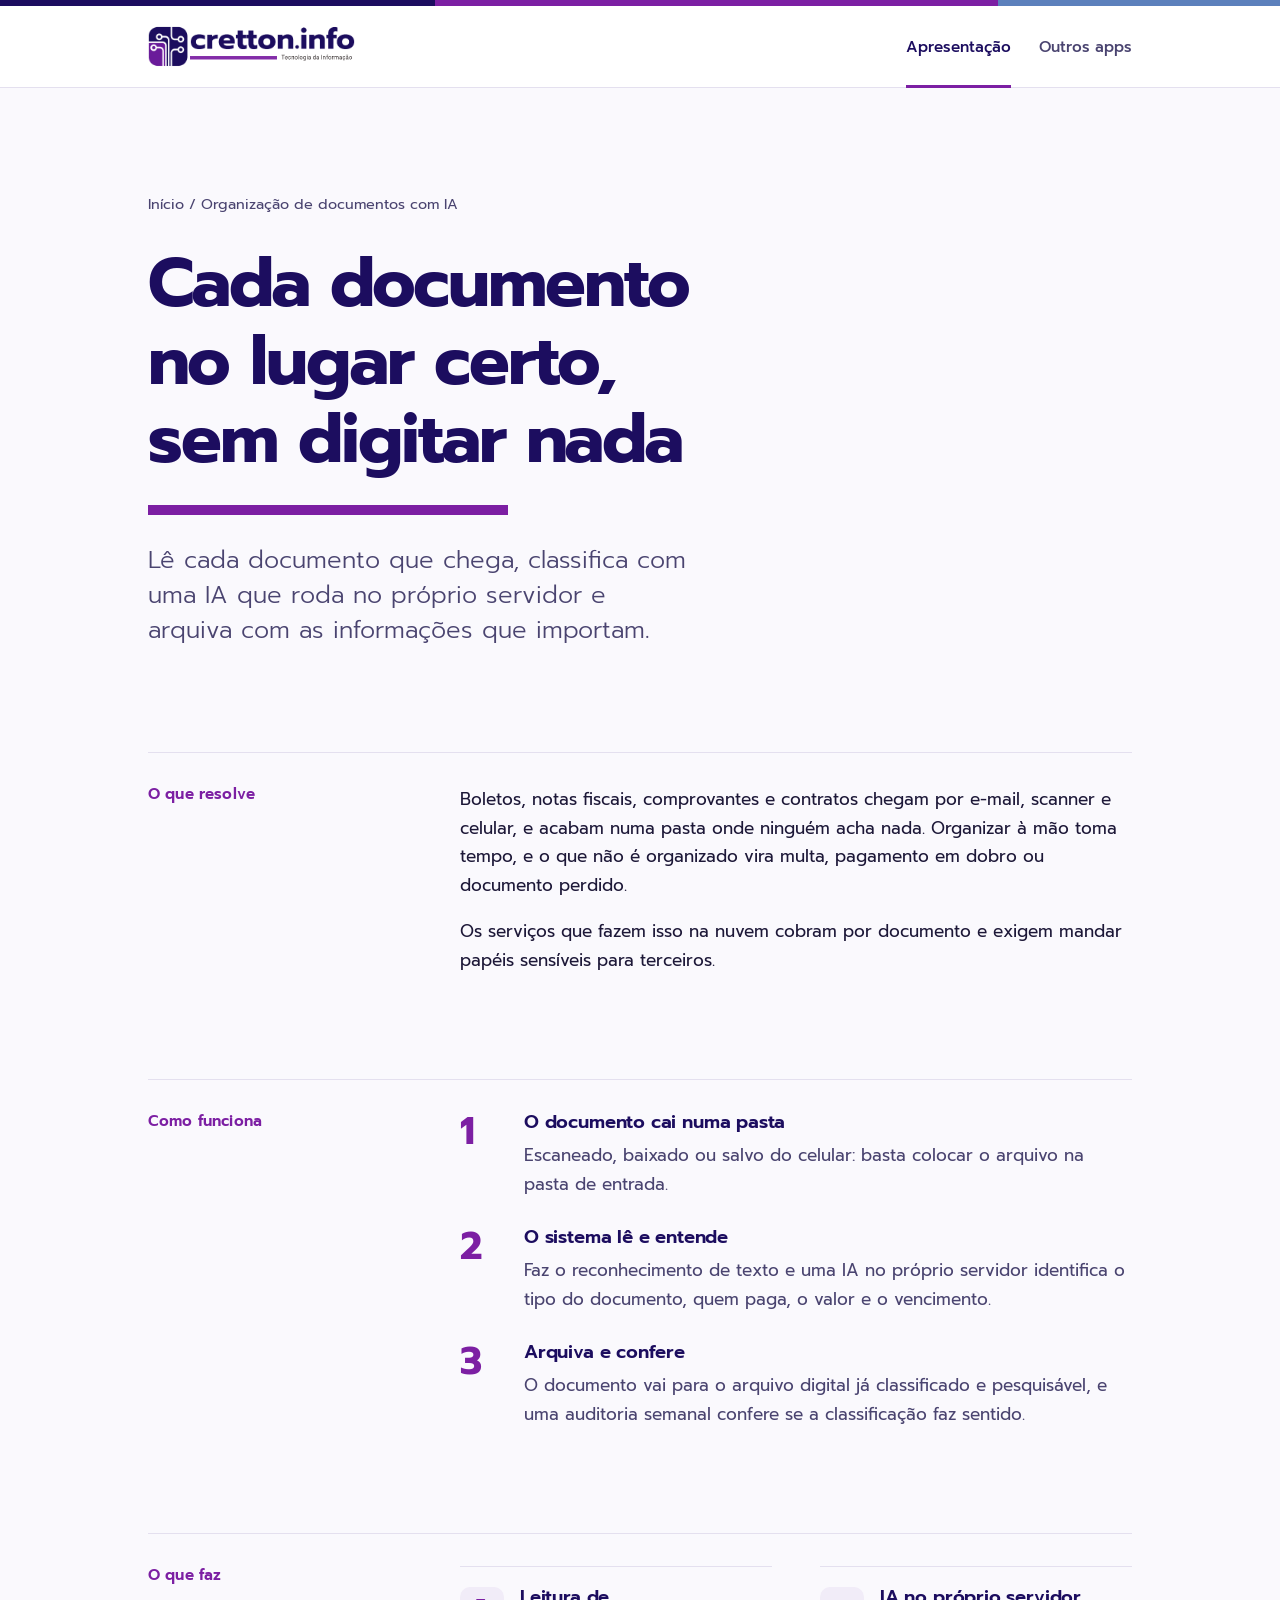
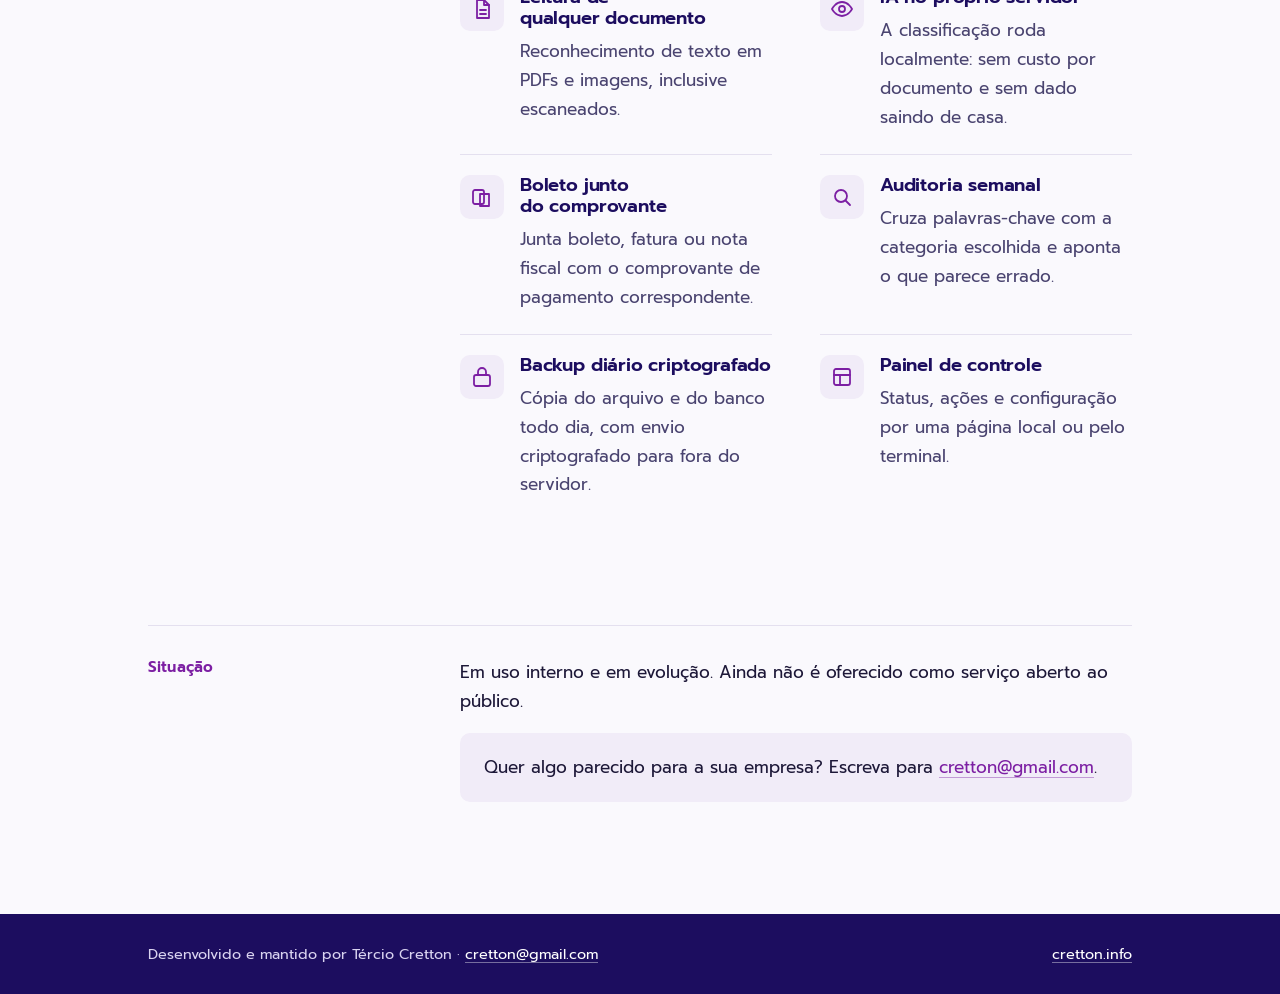
==== documentos-ia/index.html @ 637714c8 "Páginas de apresentação dos quatro mini apps novos documentos-ia, monitoramento, lancamentos-voz e s" ====
<!doctype html>
<html lang="pt-BR">
<head>
<meta charset="utf-8">
<meta name="viewport" content="width=device-width,initial-scale=1">
<title>Organização de documentos com IA · cretton.info</title>
<meta name="description" content="Pipeline que lê, classifica com IA local e arquiva documentos automaticamente, sem API paga e sem enviar nada para a nuvem de terceiros.">
<meta name="theme-color" content="#1c0d5f">
<meta property="og:type" content="website">
<meta property="og:title" content="Cada documento no lugar certo, sem digitar nada">
<meta property="og:description" content="Pipeline que lê, classifica com IA local e arquiva documentos automaticamente, sem API paga e sem enviar nada para a nuvem de terceiros.">
<meta property="og:url" content="https://tcretton.github.io/documentos-ia/">
<meta property="og:image" content="https://tcretton.github.io/img/cretton-info-logo.png">
<meta property="og:locale" content="pt_BR">
<link rel="preconnect" href="https://fonts.googleapis.com">
<link rel="preconnect" href="https://fonts.gstatic.com" crossorigin>
<link rel="stylesheet" href="https://fonts.googleapis.com/css2?family=Prompt:wght@300;400;500;600;700&display=swap">
<link rel="stylesheet" href="../style.css">
</head>
<body>
<a class="skip" href="#conteudo">Pular para o conteúdo</a>
<div class="brand-rail" aria-hidden="true"></div>
<header class="masthead">
  <div class="masthead-inner">
    <a class="logo" href="https://www.cretton.info/" aria-label="cretton.info, Tecnologia da Informação">
      <img src="../img/cretton-info-logo.png" alt="cretton.info, Tecnologia da Informação" width="550" height="150">
    </a>
    <nav aria-label="Páginas de Organização de documentos com IA">
      <a href="./" aria-current="page">Apresentação</a>
      <a href="../">Outros apps</a>
    </nav>
  </div>
</header>

<main id="conteudo">
  <p class="crumbs"><a href="../">Início</a> / Organização de documentos com IA</p>
  <h1 class="sys-title">Cada documento no lugar certo, sem digitar nada</h1>
  <span class="bar" aria-hidden="true"></span>
  <p class="lede">Lê cada documento que chega, classifica com uma IA que roda no próprio servidor e arquiva com as informações que importam.</p>

  <section class="sys" aria-labelledby="problema">
    <h2 id="problema">O que resolve</h2>
    <div class="sys-body">
      <p>Boletos, notas fiscais, comprovantes e contratos chegam por e-mail, scanner e celular, e acabam numa pasta onde ninguém acha nada. Organizar à mão toma tempo, e o que não é organizado vira multa, pagamento em dobro ou documento perdido.</p>
      <p>Os serviços que fazem isso na nuvem cobram por documento e exigem mandar papéis sensíveis para terceiros.</p>
    </div>
  </section>

  <section class="sys" aria-labelledby="como">
    <h2 id="como">Como funciona</h2>
    <ol class="steps">
      <li>
        <h3>O documento cai numa pasta</h3>
        <p>Escaneado, baixado ou salvo do celular: basta colocar o arquivo na pasta de entrada.</p>
      </li>
      <li>
        <h3>O sistema lê e entende</h3>
        <p>Faz o reconhecimento de texto e uma IA no próprio servidor identifica o tipo do documento, quem paga, o valor e o vencimento.</p>
      </li>
      <li>
        <h3>Arquiva e confere</h3>
        <p>O documento vai para o arquivo digital já classificado e pesquisável, e uma auditoria semanal confere se a classificação faz sentido.</p>
      </li>
    </ol>
  </section>

  <section class="sys" aria-labelledby="recursos">
    <h2 id="recursos">O que faz</h2>
    <ul class="feats">
      <li>
        <svg viewBox="0 0 24 24" aria-hidden="true"><path d="M7 3h7l5 5v13H7z"/><path d="M14 3v5h5M10 13h6M10 17h6"/></svg>
        <h3>Leitura de qualquer documento</h3>
        <p>Reconhecimento de texto em PDFs e imagens, inclusive escaneados.</p>
      </li>
      <li>
        <svg viewBox="0 0 24 24" aria-hidden="true"><path d="M2 12s3.5-7 10-7 10 7 10 7-3.5 7-10 7S2 12 2 12z"/><circle cx="12" cy="12" r="3"/></svg>
        <h3>IA no próprio servidor</h3>
        <p>A classificação roda localmente: sem custo por documento e sem dado saindo de casa.</p>
      </li>
      <li>
        <svg viewBox="0 0 24 24" aria-hidden="true"><rect x="3" y="5" width="11" height="14" rx="2"/><path d="M10 9h9v12h-9z"/></svg>
        <h3>Boleto junto do comprovante</h3>
        <p>Junta boleto, fatura ou nota fiscal com o comprovante de pagamento correspondente.</p>
      </li>
      <li>
        <svg viewBox="0 0 24 24" aria-hidden="true"><circle cx="11" cy="11" r="6"/><path d="M20 20l-4.5-4.5"/></svg>
        <h3>Auditoria semanal</h3>
        <p>Cruza palavras-chave com a categoria escolhida e aponta o que parece errado.</p>
      </li>
      <li>
        <svg viewBox="0 0 24 24" aria-hidden="true"><rect x="4" y="10" width="16" height="11" rx="2"/><path d="M8 10V7a4 4 0 0 1 8 0v3"/></svg>
        <h3>Backup diário criptografado</h3>
        <p>Cópia do arquivo e do banco todo dia, com envio criptografado para fora do servidor.</p>
      </li>
      <li>
        <svg viewBox="0 0 24 24" aria-hidden="true"><rect x="4" y="4" width="16" height="16" rx="2"/><path d="M4 10h16M10 10v10"/></svg>
        <h3>Painel de controle</h3>
        <p>Status, ações e configuração por uma página local ou pelo terminal.</p>
      </li>
    </ul>
  </section>

  <section class="sys" aria-labelledby="situacao">
    <h2 id="situacao">Situação</h2>
    <div class="sys-body">
      <p>Em uso interno e em evolução. Ainda não é oferecido como serviço aberto ao público.</p>
      <p class="sys-contact">Quer algo parecido para a sua empresa? Escreva para <a href="mailto:cretton@gmail.com">cretton@gmail.com</a>.</p>
    </div>
  </section>
</main>

<footer class="footer">
  <div class="footer-inner">
    <p>Desenvolvido e mantido por Tércio Cretton · <a href="mailto:cretton@gmail.com">cretton@gmail.com</a></p>
    <p><a href="https://www.cretton.info/">cretton.info</a></p>
  </div>
</footer>
</body>
</html>
---- style.css ----
/* Identidade cretton.info: marinho, roxo e azul do logo; fonte Prompt */
:root {
  color-scheme: light;
  --navy: #1c0d5f;
  --purple: #7c1fa3;
  --purple-deep: #5e1680;
  --blue: #5c80bc;
  --ink: #1d1838;
  --ink-soft: #4a4470;
  --ground: #faf9fd;
  --surface: #ffffff;
  --line: #e4e0ef;
  --wash: #f1ecf8;
  --measure: 68ch;
  --gutter: clamp(20px, 5vw, 48px);
  --ease-out: cubic-bezier(0.16, 1, 0.3, 1);
}

* { box-sizing: border-box; }

html {
  scrollbar-color: #c9bfdd var(--ground);
  -webkit-text-size-adjust: 100%;
}

body {
  margin: 0;
  background: var(--ground);
  color: var(--ink);
  font: 400 1.0625rem/1.7 "Prompt", system-ui, sans-serif;
  caret-color: var(--purple);
  min-height: 100vh;
  display: flex;
  flex-direction: column;
}

::selection { background: #e3cdf0; color: var(--navy); }

a {
  color: var(--purple);
  text-decoration-color: color-mix(in srgb, currentColor 40%, transparent);
  text-decoration-thickness: 1px;
  text-underline-offset: 0.22em;
  transition: color 0.2s var(--ease-out), text-decoration-thickness 0.2s var(--ease-out);
}
a:hover { color: var(--purple-deep); text-decoration-color: currentColor; }
a:focus-visible {
  outline: 2px solid var(--purple);
  outline-offset: 3px;
  border-radius: 3px;
}

.skip {
  position: absolute; left: -999px; top: 8px;
  background: var(--navy); color: #fff; padding: 8px 14px; border-radius: 6px;
}
.skip:focus { left: 8px; color: #fff; }

/* Moldura: faixa da marca, cabeçalho com o logo */
.brand-rail {
  height: 6px;
  background: linear-gradient(90deg, var(--navy) 0 34%, var(--purple) 34% 78%, var(--blue) 78%);
}

.masthead {
  background: var(--surface);
  border-bottom: 1px solid var(--line);
}
.masthead-inner {
  max-width: 1080px;
  margin: 0 auto;
  padding: 0 var(--gutter);
  display: flex;
  align-items: center;
  justify-content: space-between;
  gap: 24px;
}
.logo { display: block; line-height: 0; border-radius: 4px; margin: 12px 0; }
.logo img { width: clamp(150px, 26vw, 210px); height: auto; }
.masthead nav { display: flex; gap: clamp(14px, 3vw, 28px); font-size: 0.95rem; }
/* Guias: a ativa ganha um traço encostado na borda do cabeçalho (como as guias do app), sem sublinhado no texto */
.masthead nav { align-self: stretch; align-items: stretch; }
.masthead nav a {
  color: var(--ink-soft); text-decoration: none; font-weight: 500;
  display: flex; align-items: center; padding: 12px 0 9px;
  border-bottom: 3px solid transparent; margin-bottom: -1px;
  transition: color 0.2s var(--ease-out), border-color 0.2s var(--ease-out);
}
.masthead nav a:hover { color: var(--navy); border-bottom-color: var(--line); }
.masthead nav a[aria-current="page"] { color: var(--navy); border-bottom-color: var(--purple); }

main {
  flex: 1;
  width: 100%;
  max-width: 1080px;
  margin: 0 auto;
  padding: clamp(48px, 9vw, 104px) var(--gutter) clamp(56px, 9vw, 112px);
}

/* Títulos com a barra roxa do logo */
h1, h2, h3 {
  color: var(--navy);
  line-height: 1.15;
  text-wrap: balance;
  margin: 0;
}
h1 {
  font-size: clamp(2.5rem, 6.5vw, 4.25rem);
  font-weight: 700;
  letter-spacing: -0.03em;
}
.bar {
  display: block;
  width: min(100%, 360px);
  height: 10px;
  margin-top: clamp(18px, 2.5vw, 26px);
  background: var(--purple);
  transform-origin: left center;
  animation: bar-draw 1.1s var(--ease-out) both;
}
@keyframes bar-draw {
  from { transform: scaleX(0.3); }
  to { transform: scaleX(1); }
}
@media (prefers-reduced-motion: reduce) {
  .bar { animation: none; }
  a { transition: none; }
}

.lede {
  max-width: 34ch;
  margin: 28px 0 0;
  font-size: clamp(1.2rem, 2.4vw, 1.5rem);
  font-weight: 300;
  line-height: 1.45;
  color: var(--ink-soft);
}

/* Início: lista de ferramentas */
.tools {
  margin-top: clamp(64px, 10vw, 120px);
  display: grid;
  grid-template-columns: minmax(0, 15rem) minmax(0, 1fr);
  gap: 24px clamp(24px, 6vw, 72px);
  border-top: 1px solid var(--line);
  padding-top: 32px;
}
.tools > h2 {
  font-size: 0.95rem;
  font-weight: 600;
  color: var(--purple);
  letter-spacing: 0.01em;
}
.tool { max-width: var(--measure); }
.tool h3 { font-size: clamp(1.6rem, 3.2vw, 2.1rem); font-weight: 600; letter-spacing: -0.02em; }
.tool p { margin: 14px 0 0; }
.facts {
  display: flex;
  flex-wrap: wrap;
  gap: 8px;
  margin: 22px 0 0;
  padding: 0;
  list-style: none;
  font-size: 0.875rem;
}
.facts li {
  background: var(--wash);
  color: var(--navy);
  padding: 4px 12px;
  border-radius: 999px;
}
.more {
  display: inline-flex;
  align-items: center;
  gap: 8px;
  margin-top: 16px;
  padding: 10px 0;
  font-weight: 500;
  text-decoration: none;
}
.more:hover { text-decoration: underline; }
.more svg { width: 18px; height: 18px; transition: transform 0.25s var(--ease-out); }
.more:hover svg { transform: translateX(3px); }

/* Política: documento */
.crumbs { font-size: 0.9rem; color: var(--ink-soft); margin: 0 0 28px; }
.crumbs a { color: var(--ink-soft); text-decoration: none; }
.crumbs a:hover { color: var(--navy); text-decoration: underline; }
.doc-head { max-width: 760px; }
.meta { margin: 24px 0 0; color: var(--ink-soft); font-size: 0.95rem; }
.doc {
  max-width: var(--measure);
  margin-top: clamp(48px, 7vw, 80px);
}
.doc > p:first-child { font-size: 1.15rem; margin-top: 0; }
.doc h2 {
  font-size: 1.35rem;
  font-weight: 600;
  margin: 2.6em 0 0.6em;
  letter-spacing: -0.01em;
}
.doc h2::before {
  content: "";
  display: block;
  width: 40px;
  height: 5px;
  margin-bottom: 14px;
  background: var(--purple);
}
.doc p { margin: 0 0 1em; }
.doc .contact {
  margin-top: 3em;
  padding: 24px 28px;
  background: var(--wash);
  border-radius: 10px;
}
.doc .contact p { margin: 0; }

/* Rodapé */
.footer {
  background: var(--navy);
  color: #d9d3f0;
  font-size: 0.9rem;
}
.footer-inner {
  max-width: 1080px;
  margin: 0 auto;
  padding: 28px var(--gutter);
  display: flex;
  flex-wrap: wrap;
  justify-content: space-between;
  gap: 12px 32px;
}
.footer a { color: #fff; }
.footer a:hover { color: #e9d6f7; }
.footer a:focus-visible { outline-color: #fff; }
.footer p { margin: 0; }

@media (max-width: 720px) {
  .tools { grid-template-columns: 1fr; gap: 16px; }
  .masthead-inner { flex-wrap: wrap; gap: 0 24px; }
  .logo { margin: 16px 0 4px; }
  .masthead nav { flex-basis: 100%; }
}

/* Início: lista de mini apps */
.tool-list { display: grid; gap: 0; }
.tool-list .tool { padding: 0 0 36px; }
.tool-list .tool + .tool { border-top: 1px solid var(--line); padding-top: 36px; }
.tool-link { color: var(--navy); text-decoration: none; }
.tool-link:hover { color: var(--purple); text-decoration: underline; text-decoration-thickness: 2px; }

/* Apresentação de cada app (piscinas/, rclone-gdrive/) */
.sys-title { max-width: 16ch; }
.sys {
  margin-top: clamp(56px, 9vw, 104px);
  display: grid;
  grid-template-columns: minmax(0, 15rem) minmax(0, 1fr);
  gap: 20px clamp(24px, 6vw, 72px);
  border-top: 1px solid var(--line);
  padding-top: 32px;
}
.sys > h2 { font-size: 0.95rem; font-weight: 600; color: var(--purple); letter-spacing: 0.01em; }
.sys-body { max-width: var(--measure); }
.sys-body p { margin: 0 0 1em; }
.sys-body p:last-child { margin-bottom: 0; }
.sys-contact { padding: 20px 24px; background: var(--wash); border-radius: 10px; }
.sys h3 { font-size: 1.15rem; font-weight: 600; letter-spacing: -0.01em; }
.sys li p { margin: 8px 0 0; color: var(--ink-soft); }

.steps { list-style: none; margin: 0; padding: 0; counter-reset: passo; display: grid; gap: 28px; max-width: var(--measure); }
.steps li { counter-increment: passo; display: grid; grid-template-columns: 3rem 1fr; column-gap: 16px; }
.steps li::before {
  content: counter(passo);
  grid-row: span 2;
  font-size: 2.4rem; font-weight: 700; line-height: 1; color: var(--purple);
}

/* Recursos: lista em duas colunas separada por fio, ícone ao lado do texto (sem cartões) */
.feats {
  list-style: none; margin: 0; padding: 0;
  display: grid; grid-template-columns: repeat(auto-fill, minmax(min(100%, 19rem), 1fr));
  column-gap: clamp(24px, 4vw, 48px);
}
.feats li {
  display: grid; grid-template-columns: 44px 1fr; column-gap: 16px; align-content: start;
  padding: 20px 0 22px; border-top: 1px solid var(--line);
}
.feats li > :not(svg) { grid-column: 2; }
.feats svg {
  grid-row: span 2; width: 44px; height: 44px; padding: 10px;
  background: var(--wash); border-radius: 10px;
  fill: none; stroke: var(--purple); stroke-width: 1.8; stroke-linecap: round; stroke-linejoin: round;
}

@media (max-width: 720px) {
  .sys { grid-template-columns: 1fr; gap: 16px; }
}
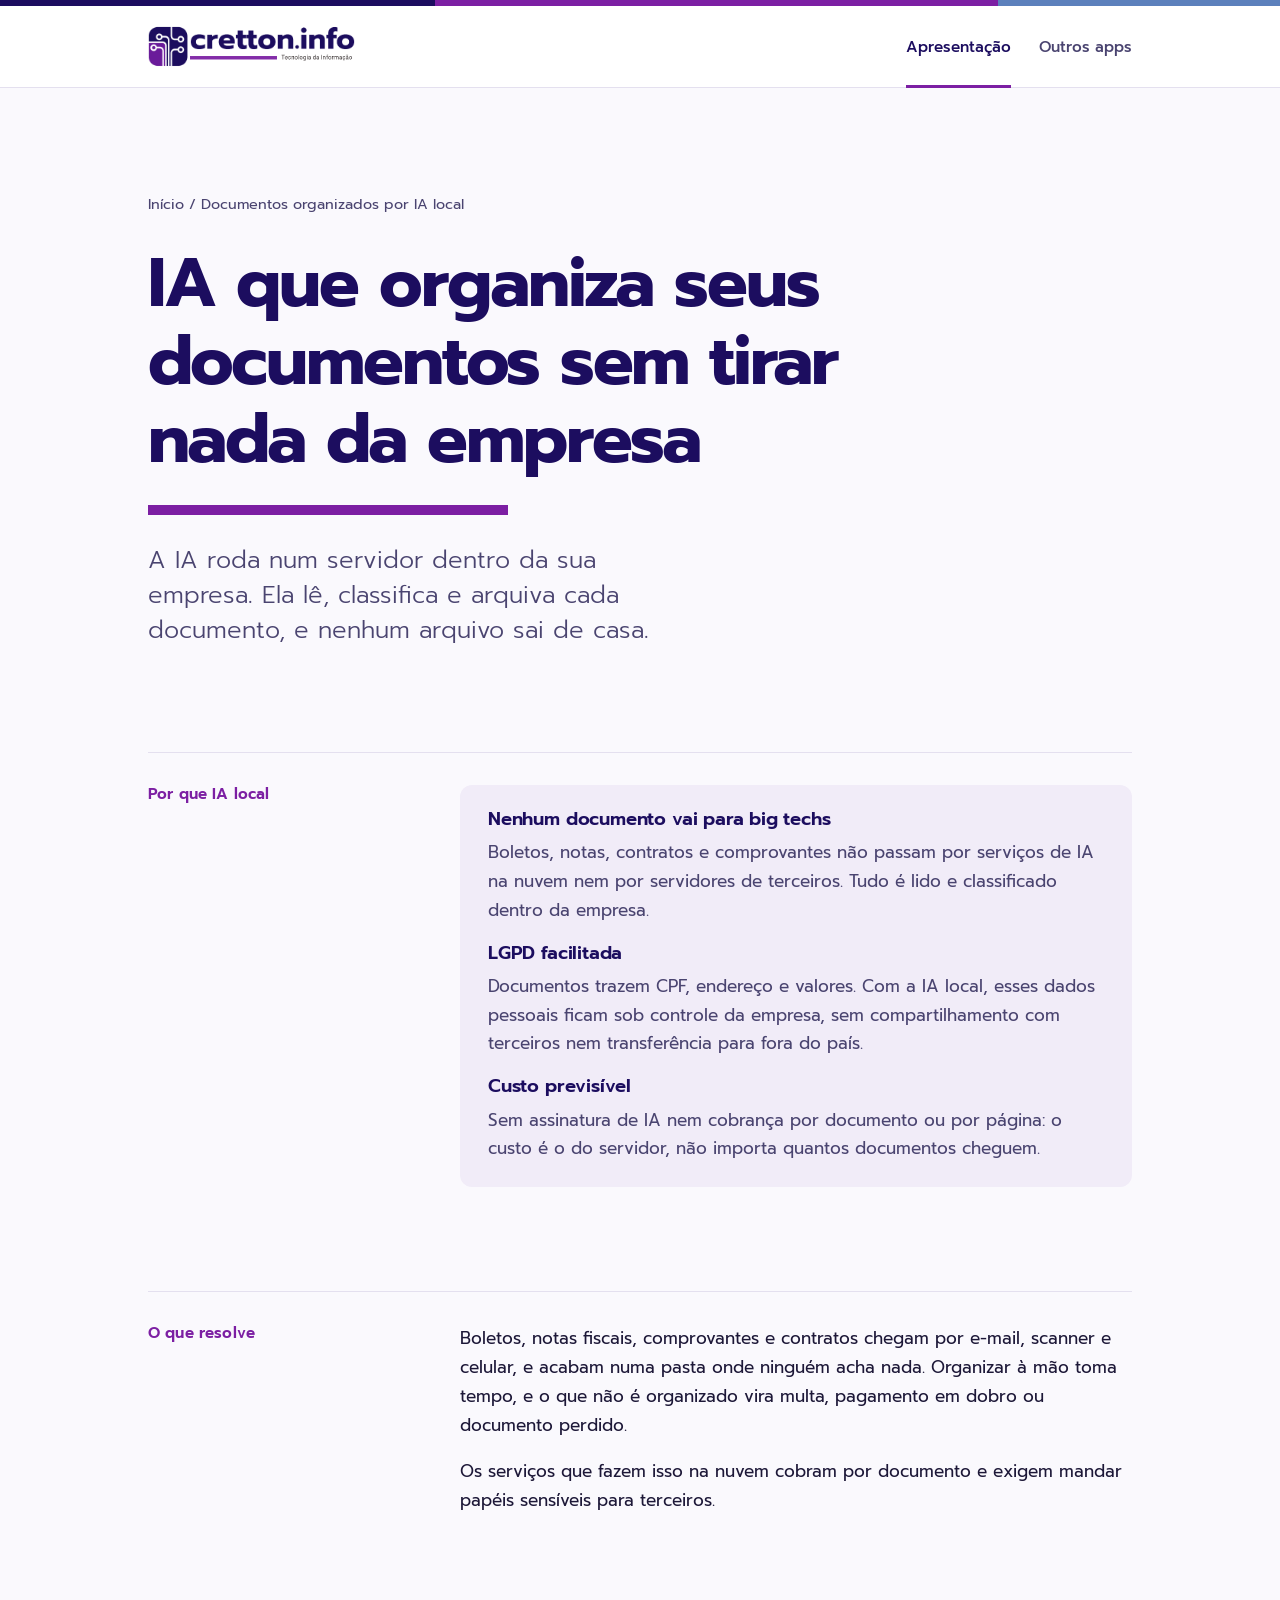
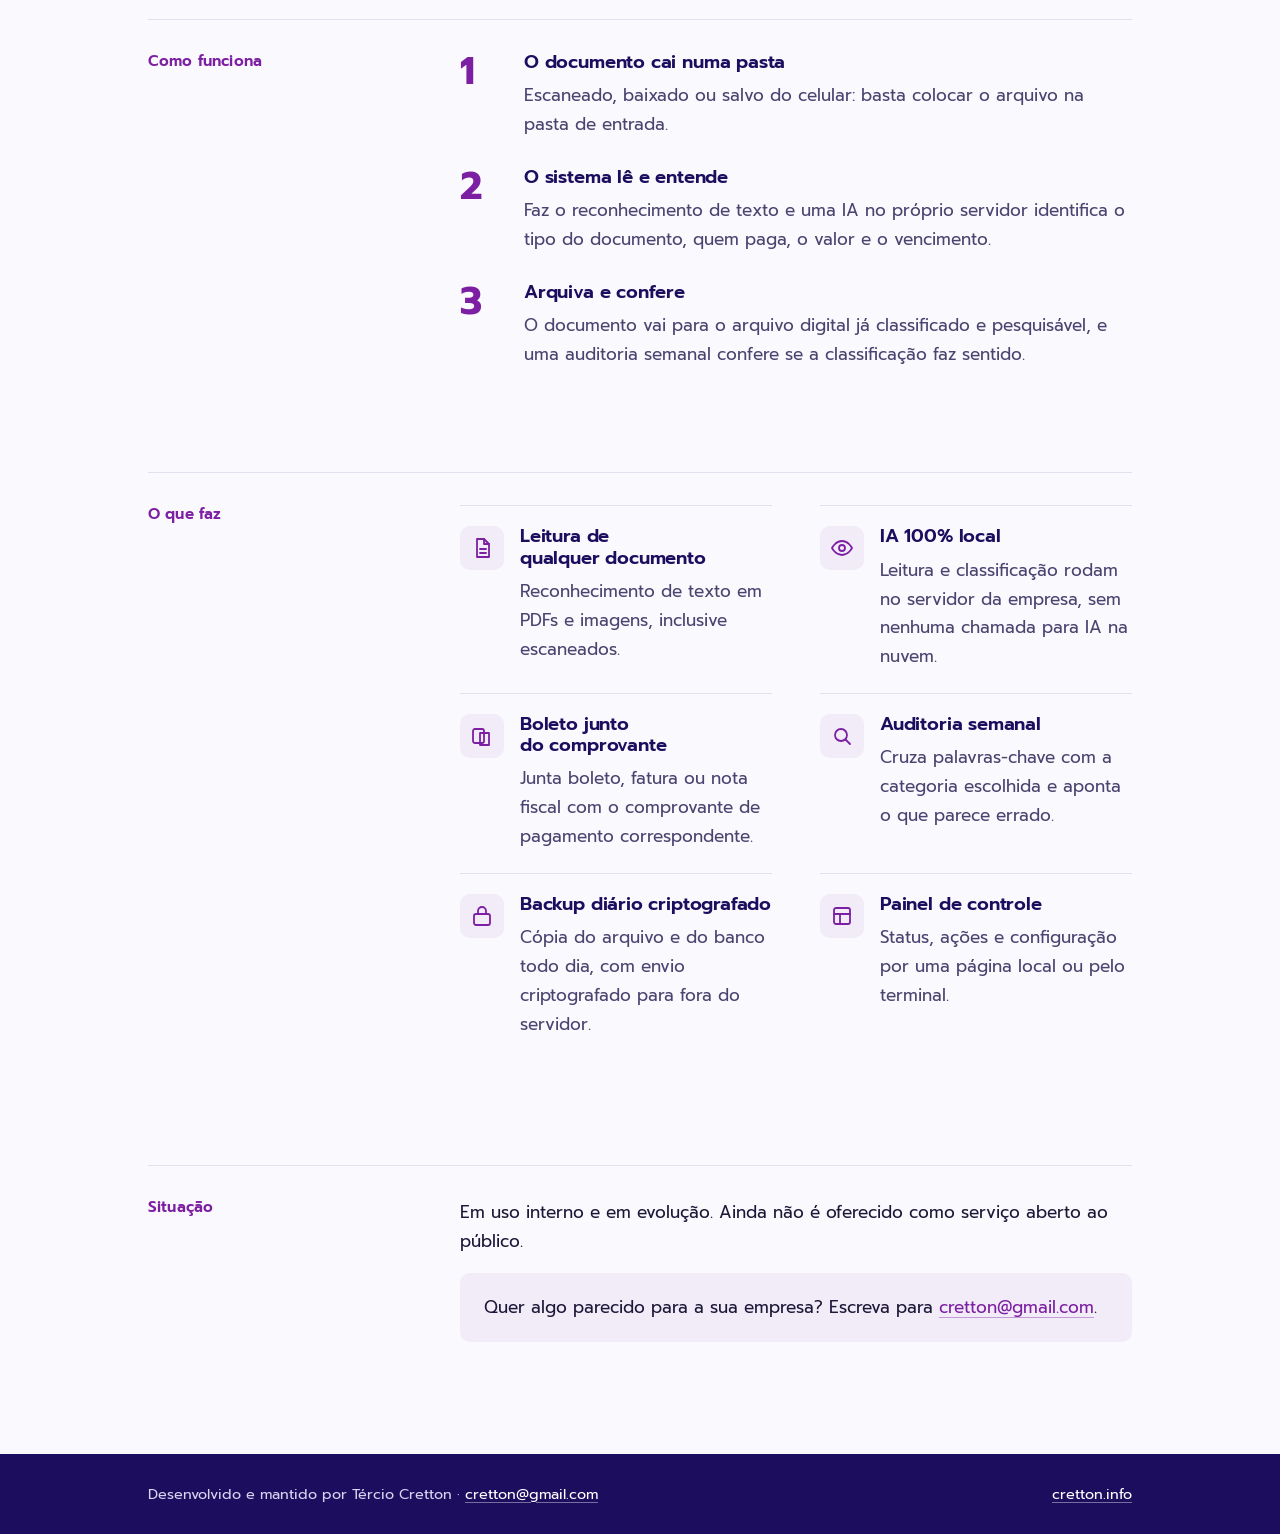
==== commit 90971537: "Diferenciais em destaque: IA local, serviços e apps, privacidade, uso profissional Documentos: IA 10" ====
--- a/documentos-ia/index.html
+++ b/documentos-ia/index.html
@@ -3,12 +3,12 @@
 <head>
 <meta charset="utf-8">
 <meta name="viewport" content="width=device-width,initial-scale=1">
-<title>Organização de documentos com IA · cretton.info</title>
-<meta name="description" content="Pipeline que lê, classifica com IA local e arquiva documentos automaticamente, sem API paga e sem enviar nada para a nuvem de terceiros.">
+<title>Documentos organizados por IA local · cretton.info</title>
+<meta name="description" content="IA 100% local que lê, classifica e arquiva os documentos da empresa. Nenhum documento vai para big techs nem para a nuvem de terceiros: mais privacidade e LGPD facilitada.">
 <meta name="theme-color" content="#1c0d5f">
 <meta property="og:type" content="website">
-<meta property="og:title" content="Cada documento no lugar certo, sem digitar nada">
-<meta property="og:description" content="Pipeline que lê, classifica com IA local e arquiva documentos automaticamente, sem API paga e sem enviar nada para a nuvem de terceiros.">
+<meta property="og:title" content="IA que organiza seus documentos sem tirar nada da empresa">
+<meta property="og:description" content="IA 100% local que lê, classifica e arquiva os documentos da empresa. Nenhum documento vai para big techs nem para a nuvem de terceiros: mais privacidade e LGPD facilitada.">
 <meta property="og:url" content="https://tcretton.github.io/documentos-ia/">
 <meta property="og:image" content="https://tcretton.github.io/img/cretton-info-logo.png">
 <meta property="og:locale" content="pt_BR">
@@ -25,7 +25,7 @@
     <a class="logo" href="https://www.cretton.info/" aria-label="cretton.info, Tecnologia da Informação">
       <img src="../img/cretton-info-logo.png" alt="cretton.info, Tecnologia da Informação" width="550" height="150">
     </a>
-    <nav aria-label="Páginas de Organização de documentos com IA">
+    <nav aria-label="Páginas de Documentos organizados por IA local">
       <a href="./" aria-current="page">Apresentação</a>
       <a href="../">Outros apps</a>
     </nav>
@@ -33,10 +33,28 @@
 </header>
 
 <main id="conteudo">
-  <p class="crumbs"><a href="../">Início</a> / Organização de documentos com IA</p>
-  <h1 class="sys-title">Cada documento no lugar certo, sem digitar nada</h1>
+  <p class="crumbs"><a href="../">Início</a> / Documentos organizados por IA local</p>
+  <h1 class="sys-title">IA que organiza seus documentos sem tirar nada da empresa</h1>
   <span class="bar" aria-hidden="true"></span>
-  <p class="lede">Lê cada documento que chega, classifica com uma IA que roda no próprio servidor e arquiva com as informações que importam.</p>
+  <p class="lede">A IA roda num servidor dentro da sua empresa. Ela lê, classifica e arquiva cada documento, e nenhum arquivo sai de casa.</p>
+
+  <section class="sys" aria-labelledby="porque">
+    <h2 id="porque">Por que IA local</h2>
+    <ul class="porque">
+      <li>
+        <h3>Nenhum documento vai para big techs</h3>
+        <p>Boletos, notas, contratos e comprovantes não passam por serviços de IA na nuvem nem por servidores de terceiros. Tudo é lido e classificado dentro da empresa.</p>
+      </li>
+      <li>
+        <h3>LGPD facilitada</h3>
+        <p>Documentos trazem CPF, endereço e valores. Com a IA local, esses dados pessoais ficam sob controle da empresa, sem compartilhamento com terceiros nem transferência para fora do país.</p>
+      </li>
+      <li>
+        <h3>Custo previsível</h3>
+        <p>Sem assinatura de IA nem cobrança por documento ou por página: o custo é o do servidor, não importa quantos documentos cheguem.</p>
+      </li>
+    </ul>
+  </section>
 
   <section class="sys" aria-labelledby="problema">
     <h2 id="problema">O que resolve</h2>
@@ -74,8 +92,8 @@
       </li>
       <li>
         <svg viewBox="0 0 24 24" aria-hidden="true"><path d="M2 12s3.5-7 10-7 10 7 10 7-3.5 7-10 7S2 12 2 12z"/><circle cx="12" cy="12" r="3"/></svg>
-        <h3>IA no próprio servidor</h3>
-        <p>A classificação roda localmente: sem custo por documento e sem dado saindo de casa.</p>
+        <h3>IA 100% local</h3>
+        <p>Leitura e classificação rodam no servidor da empresa, sem nenhuma chamada para IA na nuvem.</p>
       </li>
       <li>
         <svg viewBox="0 0 24 24" aria-hidden="true"><rect x="3" y="5" width="11" height="14" rx="2"/><path d="M10 9h9v12h-9z"/></svg>
--- a/style.css
+++ b/style.css
@@ -296,3 +296,11 @@
 @media (max-width: 720px) {
   .sys { grid-template-columns: 1fr; gap: 16px; }
 }
+
+/* Diferencial em destaque: etiqueta cheia e quadro "Por que" */
+.facts li.forte { background: var(--purple); color: #fff; font-weight: 500; }
+.tool p strong { color: var(--navy); font-weight: 600; }
+.porque { list-style: none; margin: 0; padding: 24px 28px; display: grid; gap: 18px; background: var(--wash); border-radius: 12px; max-width: var(--measure); }
+.porque li { margin: 0; }
+.porque h3 { margin: 0 0 4px; }
+.porque p { margin: 0; color: var(--ink-soft); }
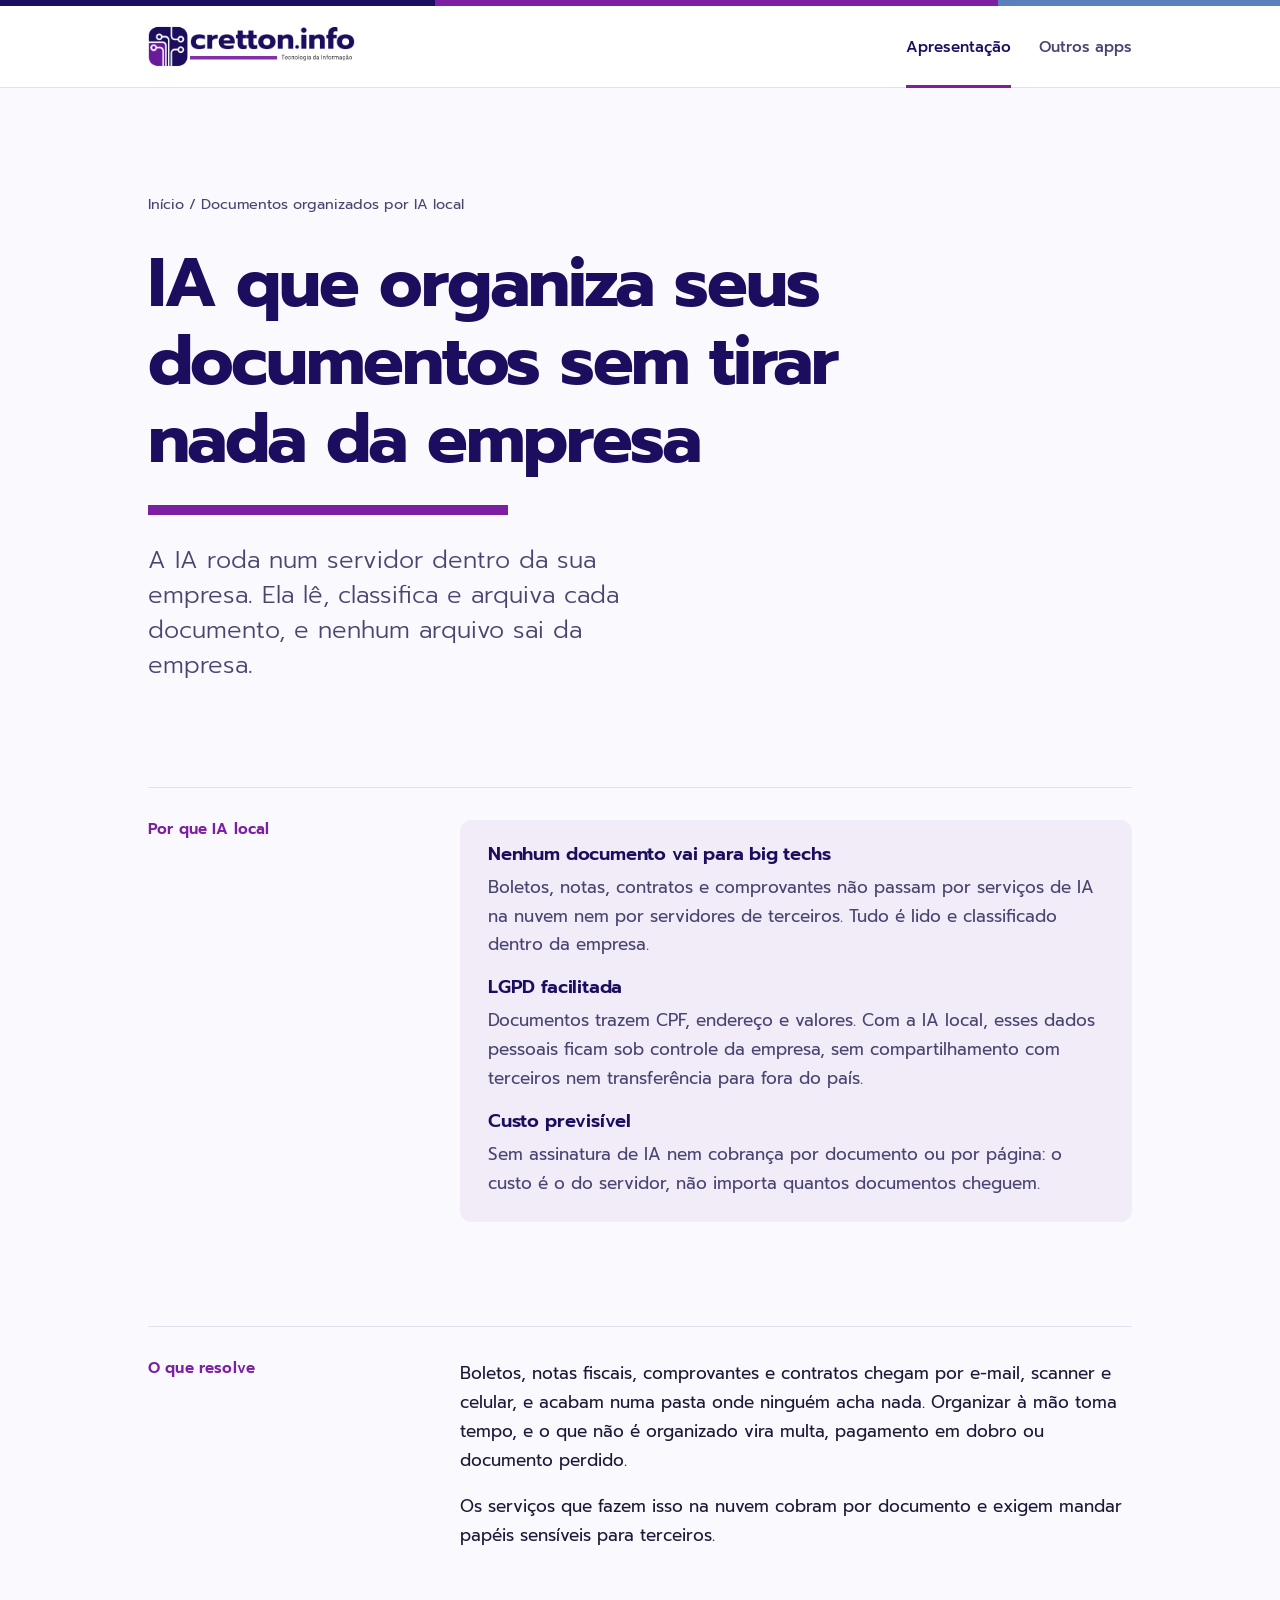
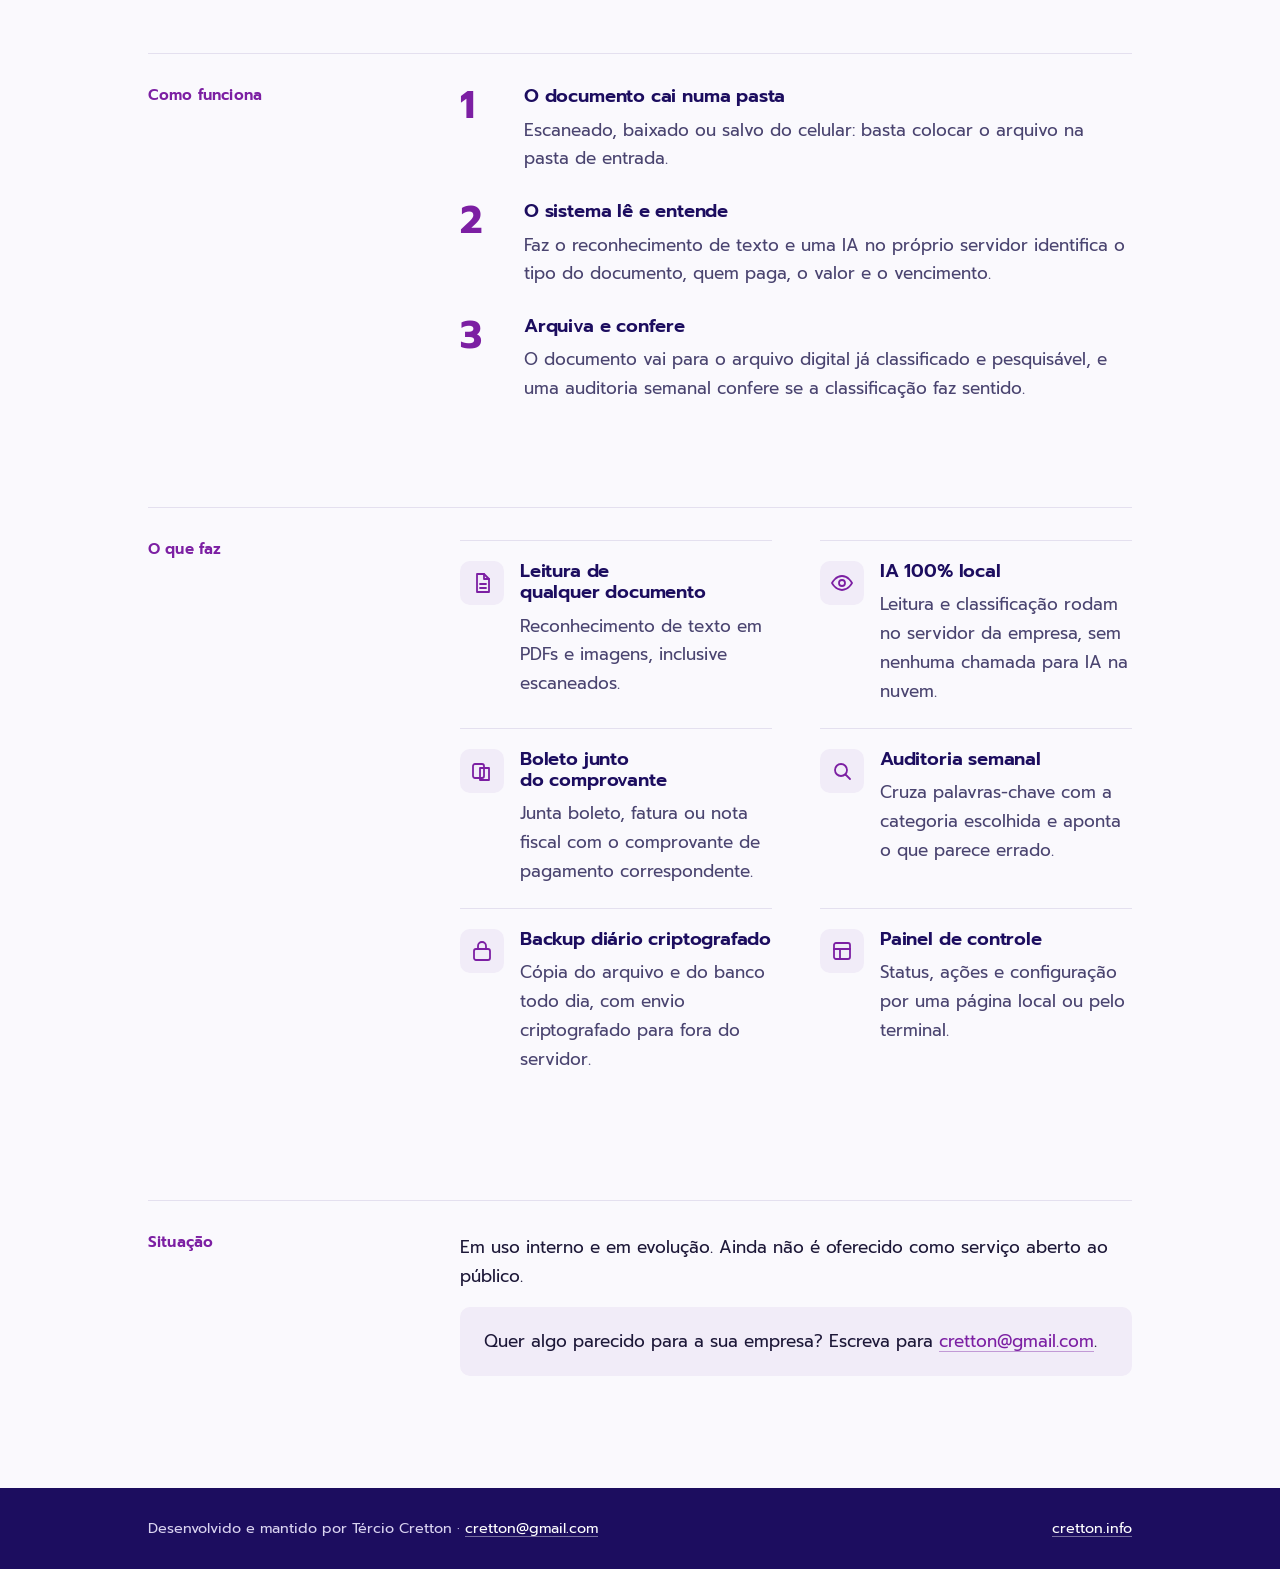
==== commit 7bb07aab: "rclone-gdrive: servidor próprio no lugar de doméstico Apresentação, início e política de privacidade" ====
--- a/documentos-ia/index.html
+++ b/documentos-ia/index.html
@@ -36,7 +36,7 @@
   <p class="crumbs"><a href="../">Início</a> / Documentos organizados por IA local</p>
   <h1 class="sys-title">IA que organiza seus documentos sem tirar nada da empresa</h1>
   <span class="bar" aria-hidden="true"></span>
-  <p class="lede">A IA roda num servidor dentro da sua empresa. Ela lê, classifica e arquiva cada documento, e nenhum arquivo sai de casa.</p>
+  <p class="lede">A IA roda num servidor dentro da sua empresa. Ela lê, classifica e arquiva cada documento, e nenhum arquivo sai da empresa.</p>
 
   <section class="sys" aria-labelledby="porque">
     <h2 id="porque">Por que IA local</h2>
